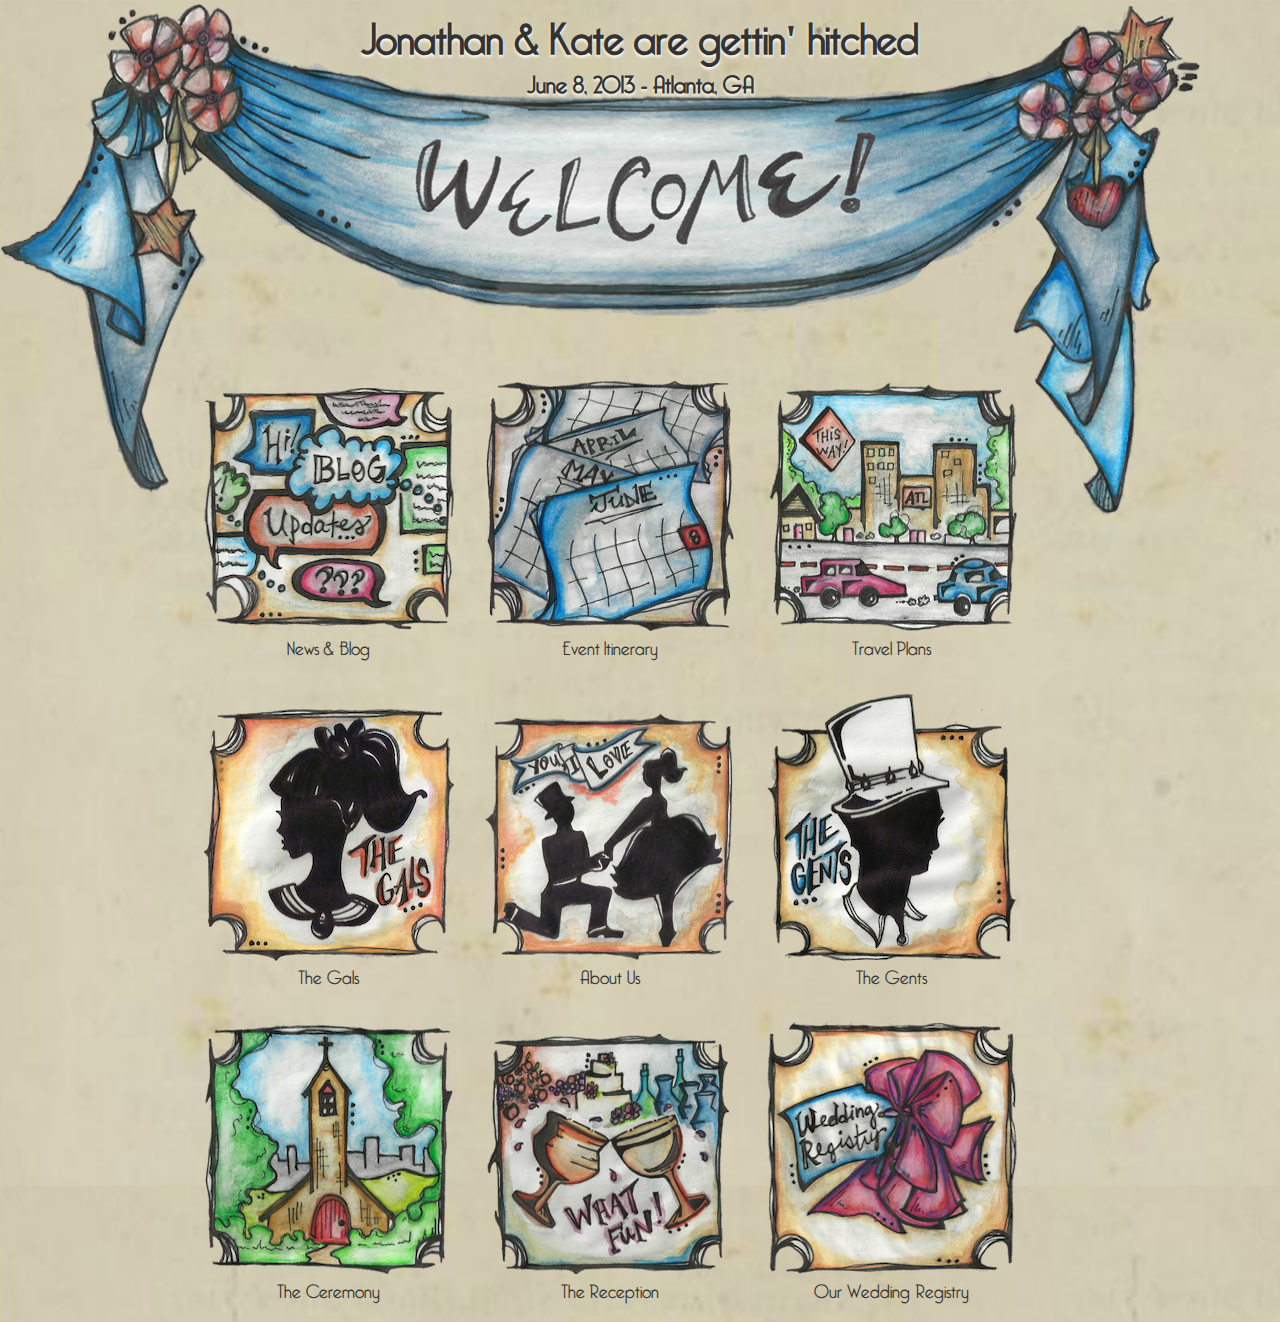
==== ournewballandchain/static/index.html @ a54444a5 "Rename guest info to travel plans" ====
<!DOCTYPE html>
<html lang="en">
<head>
    <title>Jonathan &amp; Kate's Wedding</title>
    <link rel="stylesheet" type="text/css" href="css/bootstrap.min.css">
    <link rel="stylesheet" type="text/css" href="css/main.css">
    <link href='http://fonts.googleapis.com/css?family=Goudy+Bookletter+1911' rel='stylesheet' type='text/css'>
</head>
    
<body>
    <div id="header" style="background-image: url('img/welcome_banner.png');">
        <div id="sub-header">
        <h1>Jonathan &amp; Kate are gettin' hitched</h1>
        <h3>June 8, 2013 - Atlanta, GA</h3>
        </div>
    </div>
    <div class="container">

        
    <div class="row" id="content">
        <div class="cell" id="blog-div">
        <a href="http://ournewballandchain.tumblr.com"><img src="img/blog.png" alt="blog"></a>
        <p class="stamp-label">News &amp; Blog</p>
        </div>
        
       <!-- <div class="cell" id="rsvp-div">
        <a href="rsvp"><img src="img/rsvp.png" alt="rsvp"></a>
        <p class="stamp-label">RSVP</p>
        </div>-->
        <div class="cell" id="itinerary-div">
        <a href="itinerary.html"><img src="img/calendar.png" alt="Calendar"></a>
        <p class="stamp-label">Event Itinerary</p>
        </div>
               
        <div class="cell">
            <a href="guestinfo.html"><img src="img/directions.png" alt="Guest Info"></a>
        <p class="stamp-label">Travel Plans</p>
        </div>
        
    </div>
    <div class="row">
        
        
        
        <div class="cell" id="gals-div">
        <a href="gals.html"><img src="img/gals.png" alt="The Gals"></a>
        <p class="stamp-label">The Gals</p>
        </div>
        
        <div class="cell">
            <a href="aboutus.html"><img src="img/iloveyou.png" alt="About Us"></a>
        <p class="stamp-label">About Us</p>
        </div>
        
        
        <div class="cell" id="gents-div">
        <a href="gents.html"><img src="img/gents.png" alt="The Gents"></a>
        <p class="stamp-label">The Gents</p>
        </div>
        
    </div>
    <div class="row">
        <div class="cell" id="church-div">
        <a href="ceremony.html"><img src="img/church.png" alt="The Church"></a>
        <p class="stamp-label">The Ceremony</p>
                

        </div>

        <div class="cell">
            <a href="reception.html"><img src="img/reception.png" alt="The Reception"></a>
        <p class="stamp-label">The Reception</p>
        </div>
 
        <div class="cell" id="registry-div">
        <a href="registry.html"><img src="img/registry.png" alt="Wedding Registry"></a>
        <p class="stamp-label">Our Wedding Registry</p>
        </div>
    </div>

    </div>

    <div id="footer"></div>
    

    </body>
</html>
---- ournewballandchain/static/css/main.css ----
@font-face {
    font-family:"Bellerose Light:1.0";src:url("Bellerose.eot?") format("eot"),url("Bellerose.woff") format("woff"),url("Bellerose.ttf") format("truetype"),url("Bellerose.svg#BelleroseLight") format("svg");
    font-weight:normal;
    font-style:normal;
}

body {
    background-image: url('../img/paper.png');
    background-size: 900px;
    font-family: 'Bellerose Light:1.0';
    text-align:center;
}

.container {
    text-align:center;
    margin-top: -290px;
    margin-left: 150px;
}

.cell {
  /*  background-color: white;
    height: 140px;
    width: 140px;
    border: 10px solid black;*/
    display: inline-block;
    text-align: center;
    margin: 1em;
}

.stamp-label {
    font-size: 14pt;
    margin-top: 0.2em;
    font-family: 'Bellerose Light:1.0';
}

#header {
    align-content:center;
    background-image: url('../img/blank_banner.png');
    width:1200px;
    height:657px;
    text-align: center;
    background-repeat: no-repeat;

}

#sub-header {
    padding-top: 0px;
    padding-left: 40px;
    width:1200px;
    height:657px;
    text-shadow: 0px 2px 3px #fff;
}


.text {
    font-family: Helvetica;
    font-size:10pt;
    text-align: left;
    margin-top: -50px;
    margin-left: 120px;
    margin-bottom: 20px;
    padding:50px;
    width: 600px;
    background-color: #fff;
    border-image: url(../img/border_whitefill.png);
    border-image-width: 20;
    border-image-slice: 45;
    border-image-repeat: stretch;
    background-clip:content-box;
}

.text h3 {
    font-family: 'Bellerose Light:1.0';
}

.name {
    font-weight: bold;
}

ul.people {
    list-style: none;
    margin-top: 1em;
}

ul.people li {
    margin-bottom: 0.5em;
}
h1 {
    font-size:32pt;
}
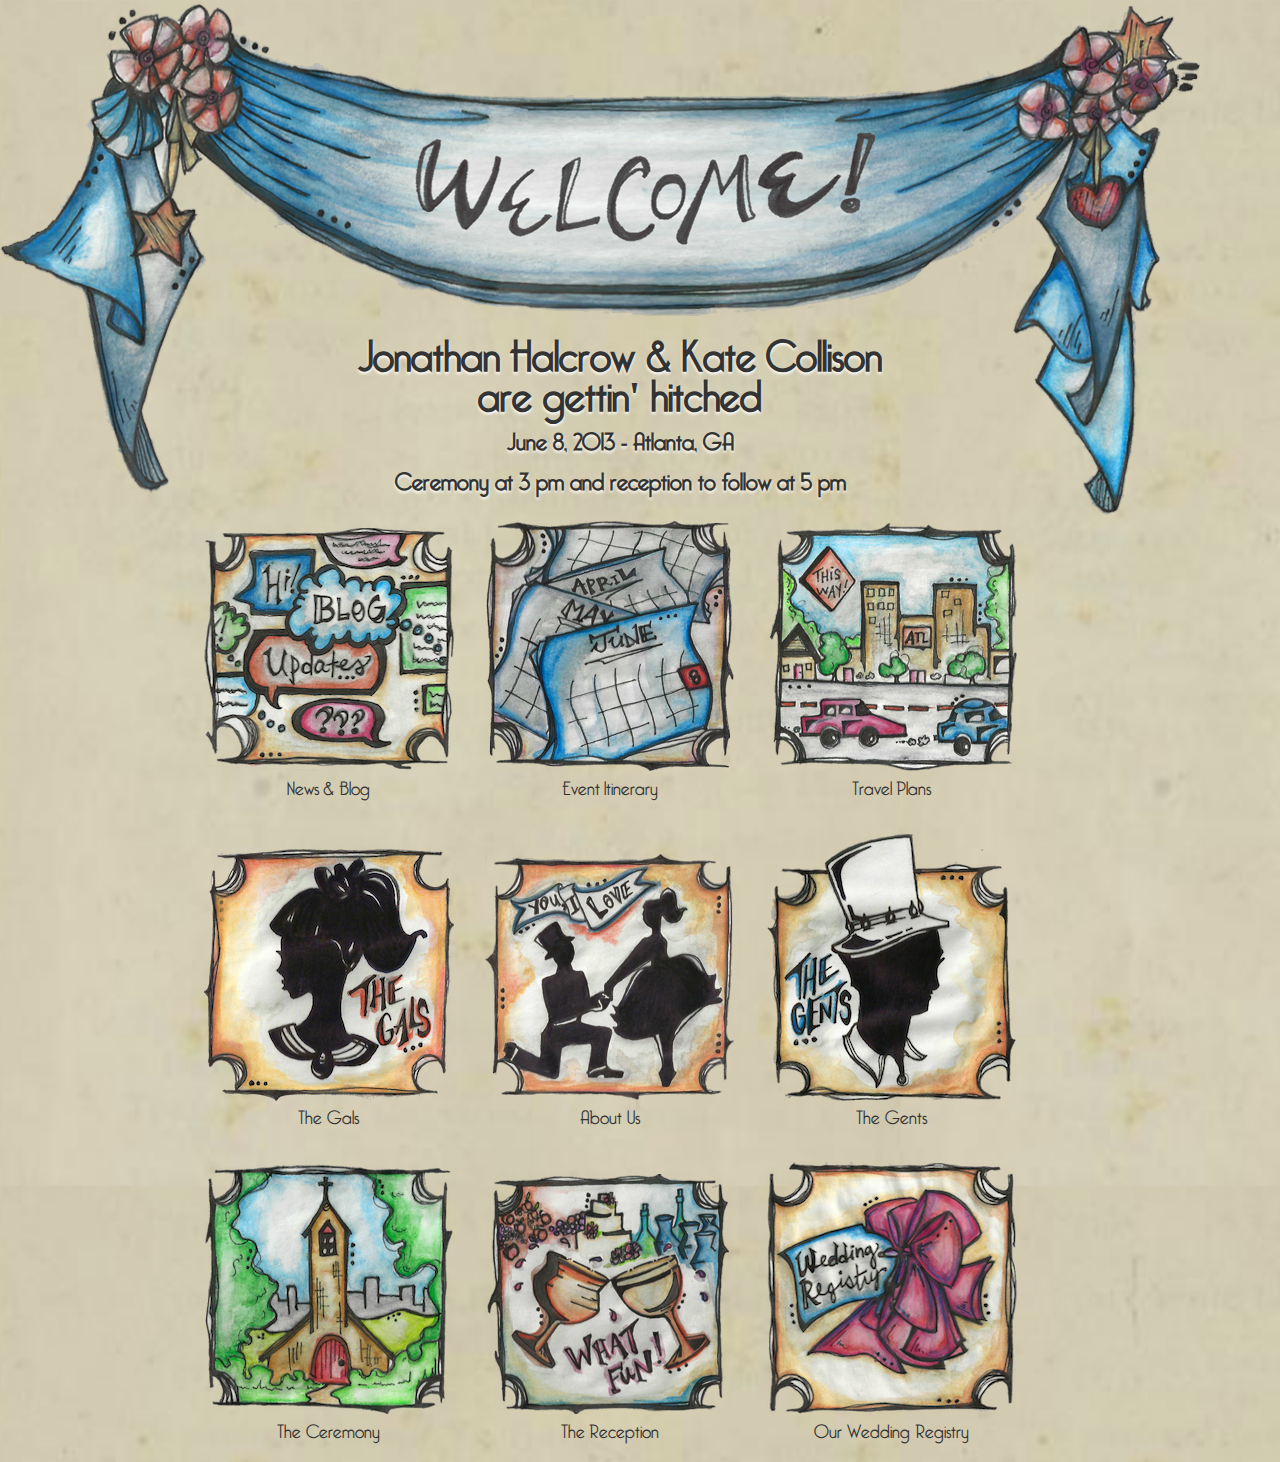
==== commit 37d67acb: "Move main text down below banner, Fixes #6" ====
--- a/ournewballandchain/static/index.html
+++ b/ournewballandchain/static/index.html
@@ -1,7 +1,8 @@
 <!DOCTYPE html>
 <html lang="en">
 <head>
-    <title>Jonathan &amp; Kate's Wedding</title>
+    <title>Jonathan Halcrow &amp; Kate Collison's Wedding</title>
+    <meta http-equiv = "Content-Type" content = "text/html; charset=utf-8">
     <link rel="stylesheet" type="text/css" href="css/bootstrap.min.css">
     <link rel="stylesheet" type="text/css" href="css/main.css">
     <link href='http://fonts.googleapis.com/css?family=Goudy+Bookletter+1911' rel='stylesheet' type='text/css'>
@@ -9,13 +10,13 @@
     
 <body>
     <div id="header" style="background-image: url('img/welcome_banner.png');">
-        <div id="sub-header">
-        <h1>Jonathan &amp; Kate are gettin' hitched</h1>
-        <h3>June 8, 2013 - Atlanta, GA</h3>
-        </div>
+       
     </div>
     <div class="container">
-
+         <div id="sub-header">
+            <h1>Jonathan Halcrow &amp; Kate Collison <br>are gettin' hitched</h1>
+            <h3>June 8, 2013 - Atlanta, GA<br>Ceremony at 3 pm and reception to follow at 5 pm</h3>
+        </div>
         
     <div class="row" id="content">
         <div class="cell" id="blog-div">
--- a/ournewballandchain/static/css/main.css
+++ b/ournewballandchain/static/css/main.css
@@ -19,10 +19,6 @@
 }
 
 .cell {
-  /*  background-color: white;
-    height: 140px;
-    width: 140px;
-    border: 10px solid black;*/
     display: inline-block;
     text-align: center;
     margin: 1em;
@@ -45,10 +41,7 @@
 }
 
 #sub-header {
-    padding-top: 0px;
-    padding-left: 40px;
-    width:1200px;
-    height:657px;
+    margin-top: -50px;
     text-shadow: 0px 2px 3px #fff;
 }
 
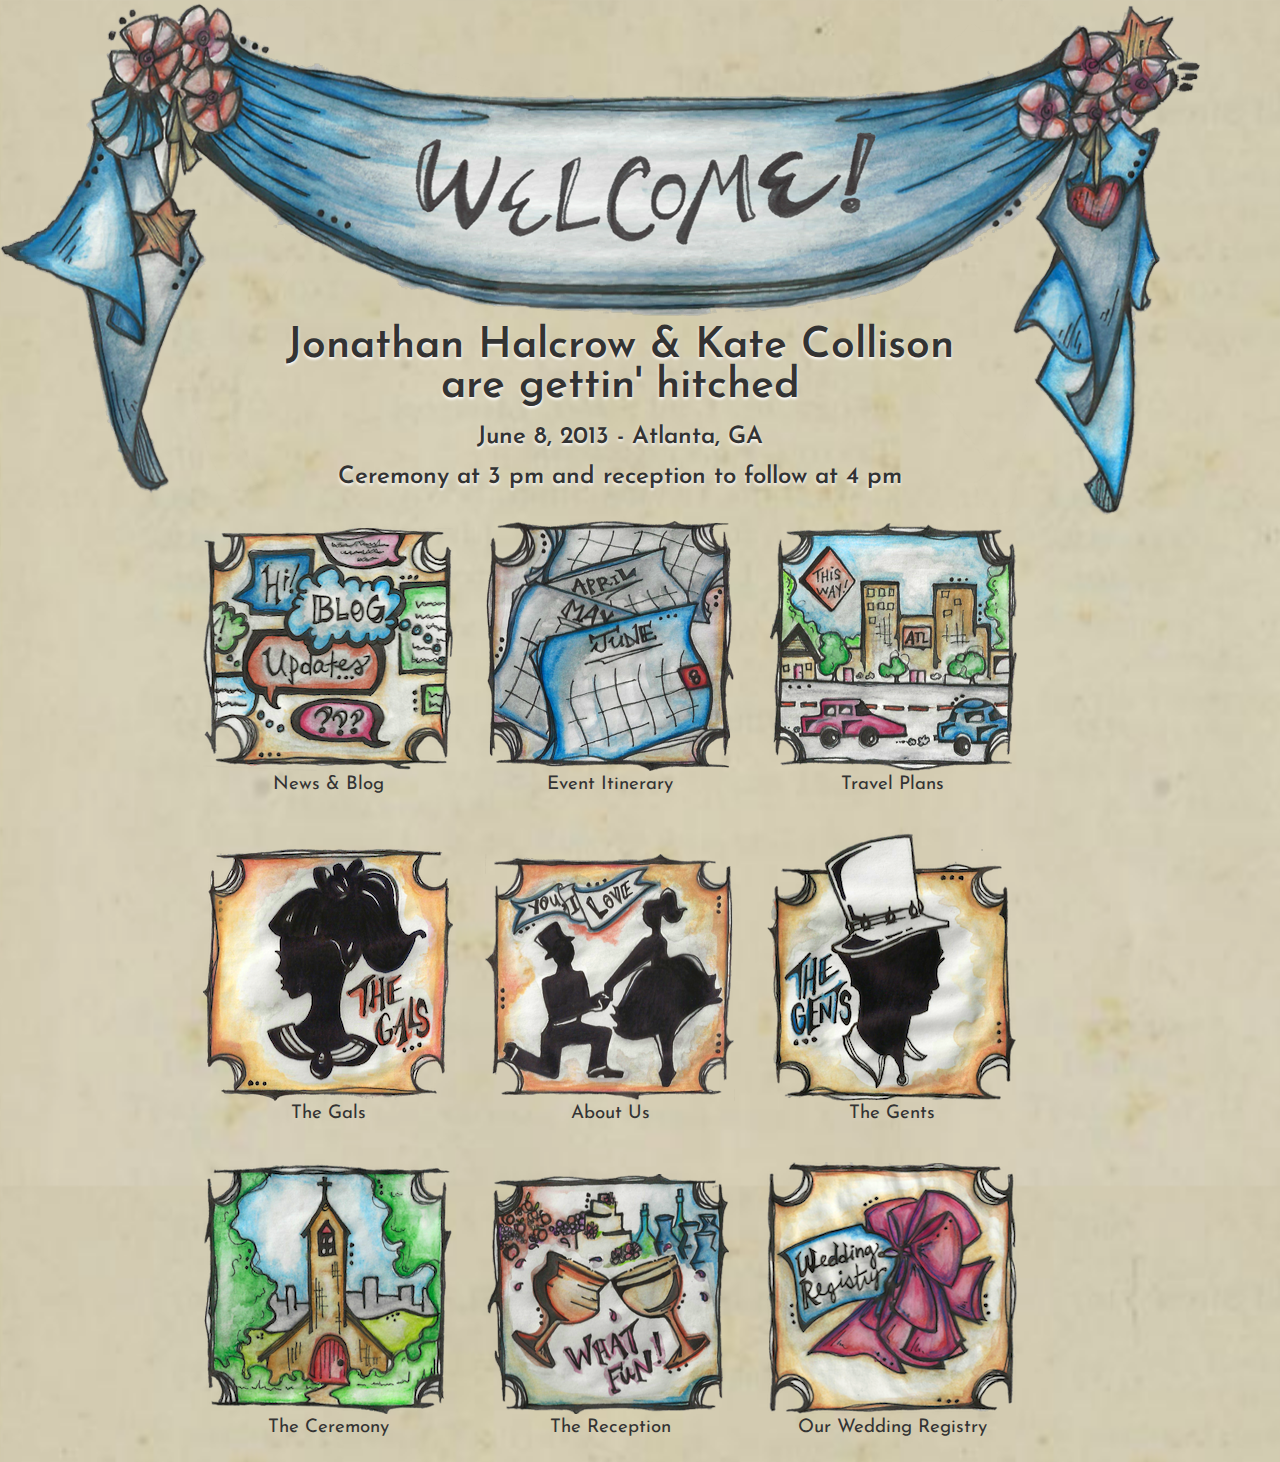
==== commit 1b189ba8: "Update reception time" ====
--- a/ournewballandchain/static/index.html
+++ b/ournewballandchain/static/index.html
@@ -5,7 +5,6 @@
     <meta http-equiv = "Content-Type" content = "text/html; charset=utf-8">
     <link rel="stylesheet" type="text/css" href="css/bootstrap.min.css">
     <link rel="stylesheet" type="text/css" href="css/main.css">
-    <link href='http://fonts.googleapis.com/css?family=Goudy+Bookletter+1911' rel='stylesheet' type='text/css'>
 </head>
     
 <body>
@@ -15,7 +14,7 @@
     <div class="container">
          <div id="sub-header">
             <h1>Jonathan Halcrow &amp; Kate Collison <br>are gettin' hitched</h1>
-            <h3>June 8, 2013 - Atlanta, GA<br>Ceremony at 3 pm and reception to follow at 5 pm</h3>
+            <h3>June 8, 2013 - Atlanta, GA<br>Ceremony at 3 pm and reception to follow at 4 pm</h3>
         </div>
         
     <div class="row" id="content">
--- a/ournewballandchain/static/css/main.css
+++ b/ournewballandchain/static/css/main.css
@@ -1,14 +1,10 @@
-
-@font-face {
-    font-family:"Bellerose Light:1.0";src:url("Bellerose.eot?") format("eot"),url("Bellerose.woff") format("woff"),url("Bellerose.ttf") format("truetype"),url("Bellerose.svg#BelleroseLight") format("svg");
-    font-weight:normal;
-    font-style:normal;
-}
+@import url(http://fonts.googleapis.com/css?family=Josefin+Sans:400,600);
 
 body {
     background-image: url('../img/paper.png');
     background-size: 900px;
-    font-family: 'Bellerose Light:1.0';
+    font-family: 'Josefin Sans';
+    font-weight: 400;
     text-align:center;
 }
 
@@ -27,7 +23,6 @@
 .stamp-label {
     font-size: 14pt;
     margin-top: 0.2em;
-    font-family: 'Bellerose Light:1.0';
 }
 
 #header {
@@ -53,18 +48,22 @@
     margin-top: -50px;
     margin-left: 120px;
     margin-bottom: 20px;
-    padding:50px;
+    padding:20px;
     width: 600px;
-    background-color: #fff;
-    border-image: url(../img/border_whitefill.png);
-    border-image-width: 20;
-    border-image-slice: 45;
+    border: 20px solid transparent;
+    border-image-source: url(../img/border_whitefill.png);
+    border-image-width: 2;
+    border-image-slice: 45 fill;
     border-image-repeat: stretch;
-    background-clip:content-box;
 }
 
 .text h3 {
-    font-family: 'Bellerose Light:1.0';
+    font-family: 'Josefin Sans';
+    text-decoration:underline;
+}
+
+.text h4 {
+    text-decoration: underline;
 }
 
 .name {
@@ -77,8 +76,38 @@
 }
 
 ul.people li {
-    margin-bottom: 0.5em;
+    margin-bottom: 2em;
+    clear: both;
+    height: 150px;
+}
+
+/*
+ul.people li:nth-child(odd) .personpic img { float: left; }
+ul.people li:nth-child(even) .personpic img { float: right; }
+*/
+.personpic img {
+    float: left;
+    padding-right: 0.5em;
+    width: 150px;
+
+    border-right: solid thin;
+    margin-right: 0.5em;
 }
 h1 {
     font-size:32pt;
+    font-weight: 600;
 }
+h3 {
+    font-weight: 600;
+}
+
+
+pre {
+    font-family: "Helvetica";
+    padding: 0;
+    padding-bottom: -1em;
+    margin-left: 5em;
+    width: 20em;
+    border-left: solid black;
+    background-color: rgba(100,100,100,0.1);
+}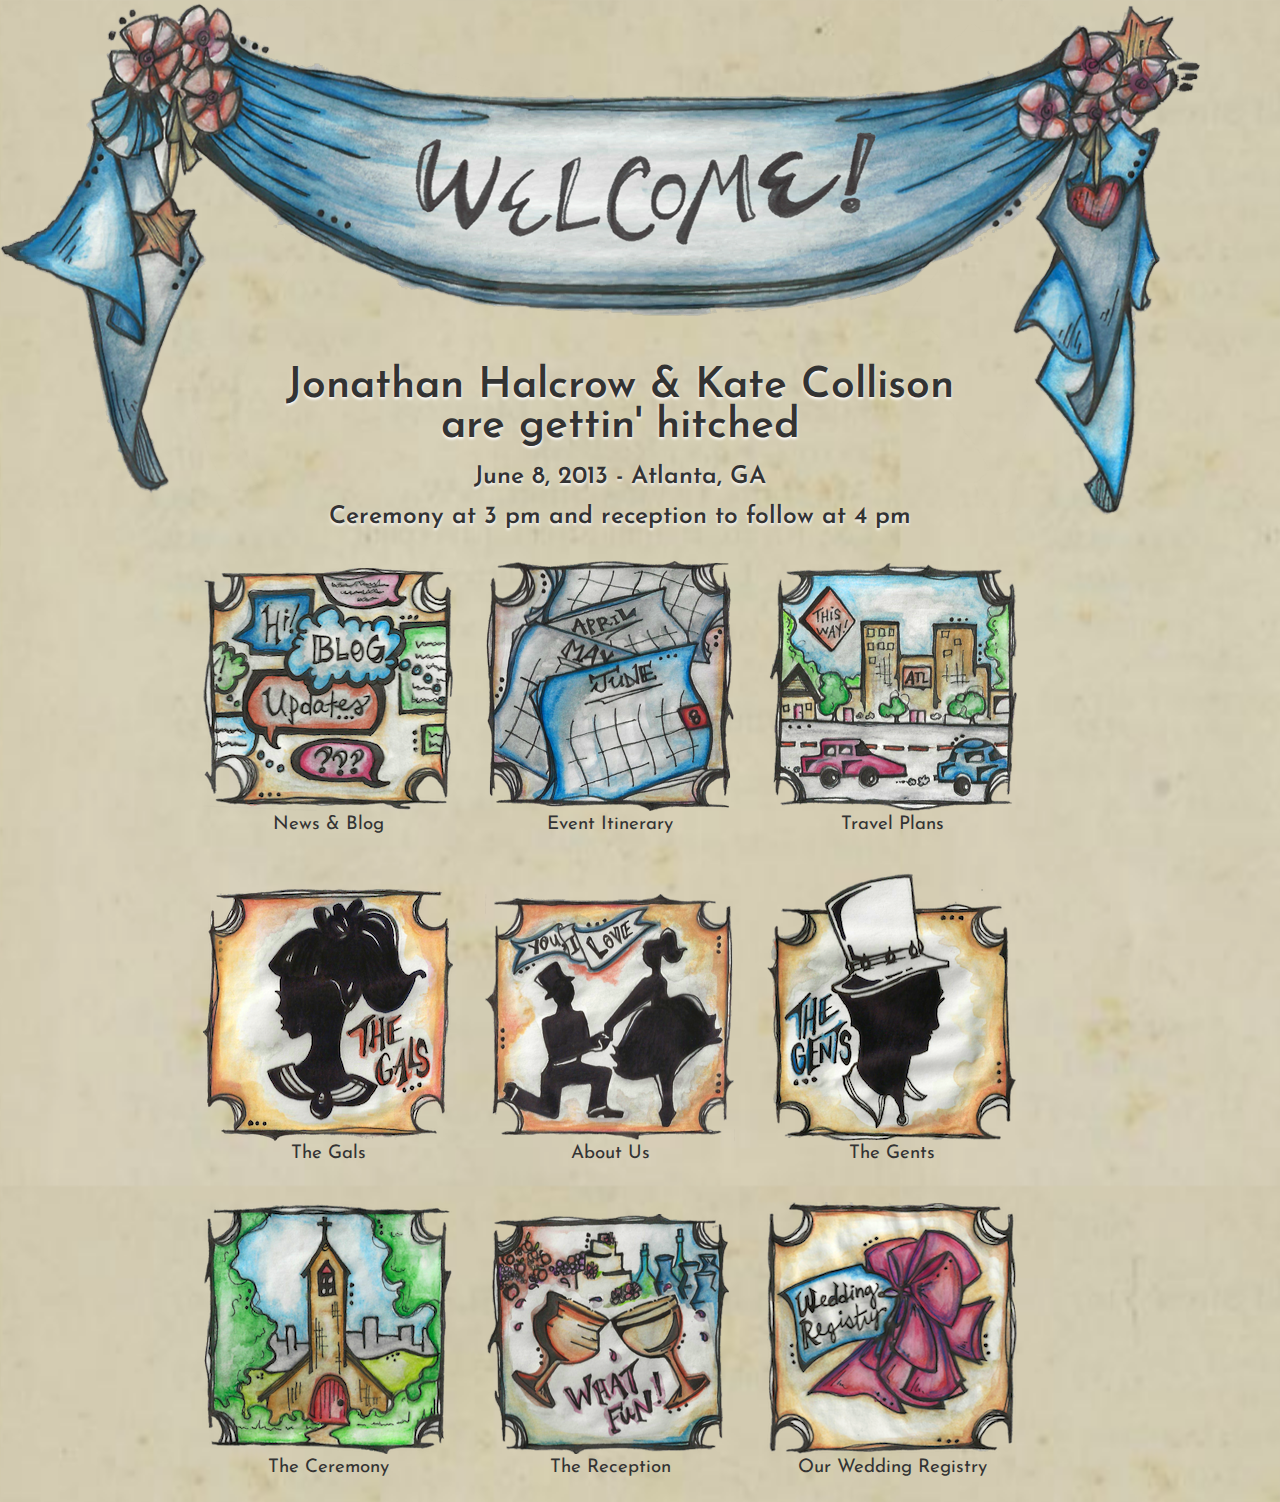
==== commit 2d7f27e0: "Add google analytics" ====
--- a/ournewballandchain/static/index.html
+++ b/ournewballandchain/static/index.html
@@ -84,4 +84,14 @@
     
 
     </body>
+<script>
+  (function(i,s,o,g,r,a,m){i['GoogleAnalyticsObject']=r;i[r]=i[r]||function(){
+  (i[r].q=i[r].q||[]).push(arguments)},i[r].l=1*new Date();a=s.createElement(o),
+  m=s.getElementsByTagName(o)[0];a.async=1;a.src=g;m.parentNode.insertBefore(a,m)
+  })(window,document,'script','//www.google-analytics.com/analytics.js','ga');
+
+  ga('create', 'UA-40378863-1', 'ournewballandchain.com');
+  ga('send', 'pageview');
+
+</script>
 </html>
--- a/ournewballandchain/static/css/main.css
+++ b/ournewballandchain/static/css/main.css
@@ -10,7 +10,7 @@
 
 .container {
     text-align:center;
-    margin-top: -290px;
+    margin-top: -250px;
     margin-left: 150px;
 }
 
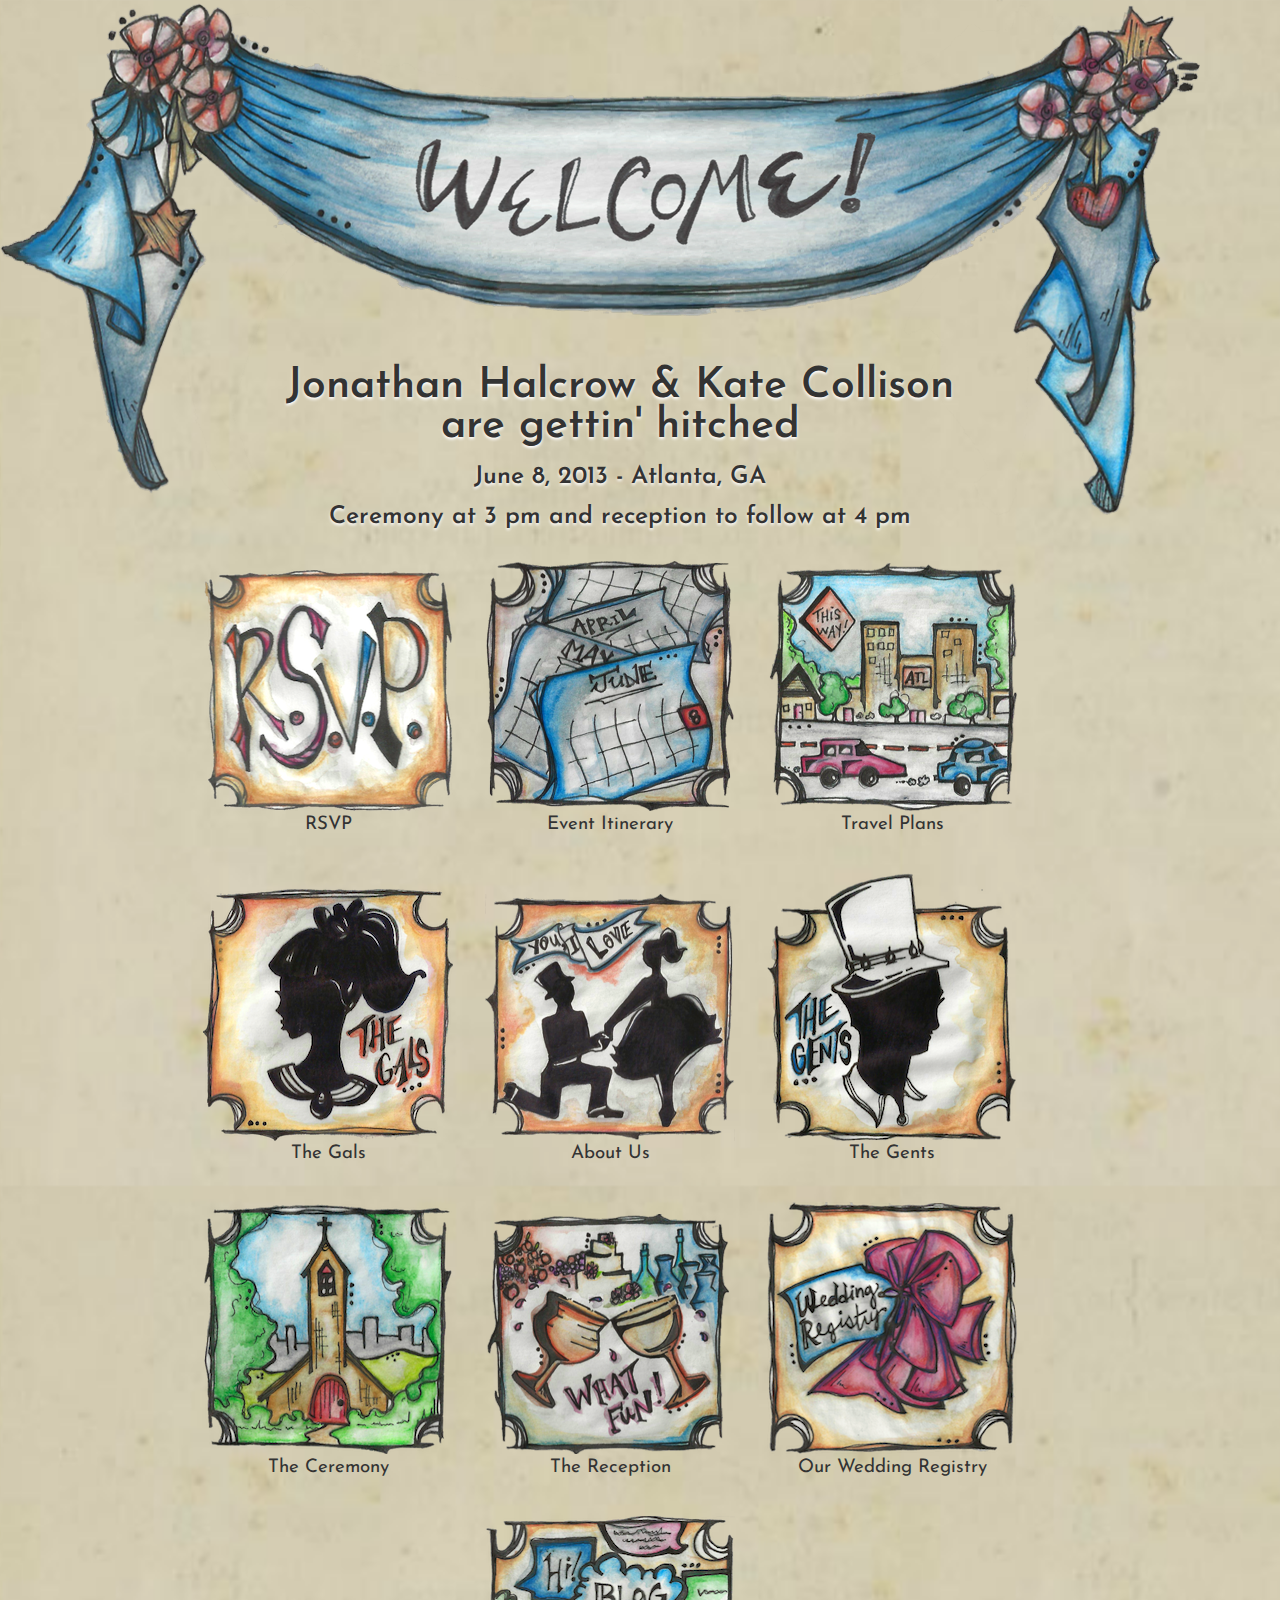
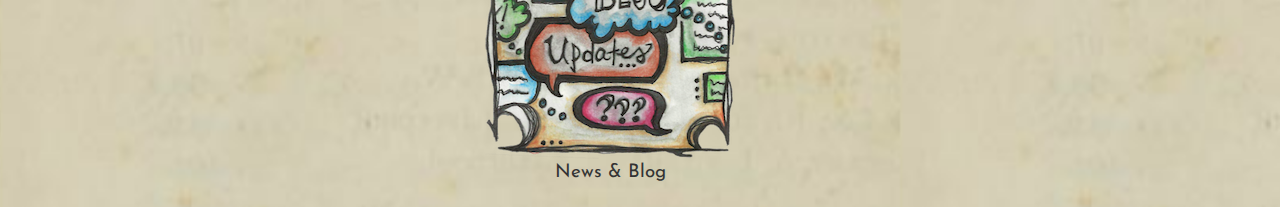
==== commit 39769219: "Add RSVP link" ====
--- a/ournewballandchain/static/index.html
+++ b/ournewballandchain/static/index.html
@@ -6,64 +6,62 @@
     <link rel="stylesheet" type="text/css" href="css/bootstrap.min.css">
     <link rel="stylesheet" type="text/css" href="css/main.css">
 </head>
-    
+
 <body>
     <div id="header" style="background-image: url('img/welcome_banner.png');">
-       
+
     </div>
     <div class="container">
          <div id="sub-header">
             <h1>Jonathan Halcrow &amp; Kate Collison <br>are gettin' hitched</h1>
             <h3>June 8, 2013 - Atlanta, GA<br>Ceremony at 3 pm and reception to follow at 4 pm</h3>
         </div>
-        
+
     <div class="row" id="content">
-        <div class="cell" id="blog-div">
-        <a href="http://ournewballandchain.tumblr.com"><img src="img/blog.png" alt="blog"></a>
-        <p class="stamp-label">News &amp; Blog</p>
+        <div class="cell" id="rsvp-div">
+          <a href="rsvp"><img src="img/rsvp.png" alt="rsvp"></a>
+          <p class="stamp-label">RSVP</p>
         </div>
-        
-       <!-- <div class="cell" id="rsvp-div">
-        <a href="rsvp"><img src="img/rsvp.png" alt="rsvp"></a>
-        <p class="stamp-label">RSVP</p>
-        </div>-->
+
+
+
         <div class="cell" id="itinerary-div">
         <a href="itinerary.html"><img src="img/calendar.png" alt="Calendar"></a>
         <p class="stamp-label">Event Itinerary</p>
         </div>
-               
+
         <div class="cell">
             <a href="guestinfo.html"><img src="img/directions.png" alt="Guest Info"></a>
         <p class="stamp-label">Travel Plans</p>
         </div>
-        
+
     </div>
     <div class="row">
-        
-        
-        
+
+
+
         <div class="cell" id="gals-div">
         <a href="gals.html"><img src="img/gals.png" alt="The Gals"></a>
         <p class="stamp-label">The Gals</p>
         </div>
-        
+
         <div class="cell">
             <a href="aboutus.html"><img src="img/iloveyou.png" alt="About Us"></a>
         <p class="stamp-label">About Us</p>
         </div>
-        
-        
+
+
         <div class="cell" id="gents-div">
         <a href="gents.html"><img src="img/gents.png" alt="The Gents"></a>
         <p class="stamp-label">The Gents</p>
         </div>
-        
+
     </div>
     <div class="row">
         <div class="cell" id="church-div">
         <a href="ceremony.html"><img src="img/church.png" alt="The Church"></a>
         <p class="stamp-label">The Ceremony</p>
-                
+
 
         </div>
 
@@ -71,17 +69,23 @@
             <a href="reception.html"><img src="img/reception.png" alt="The Reception"></a>
         <p class="stamp-label">The Reception</p>
         </div>
- 
+
         <div class="cell" id="registry-div">
         <a href="registry.html"><img src="img/registry.png" alt="Wedding Registry"></a>
         <p class="stamp-label">Our Wedding Registry</p>
         </div>
     </div>
+    <div class="row">
+          <div class="cell" id="blog-div">
+        <a href="http://ournewballandchain.tumblr.com"><img src="img/blog.png" alt="blog"></a>
+        <p class="stamp-label">News &amp; Blog</p>
+        </div>
+      </div>
 
     </div>
 
     <div id="footer"></div>
-    
+
 
     </body>
 <script>
